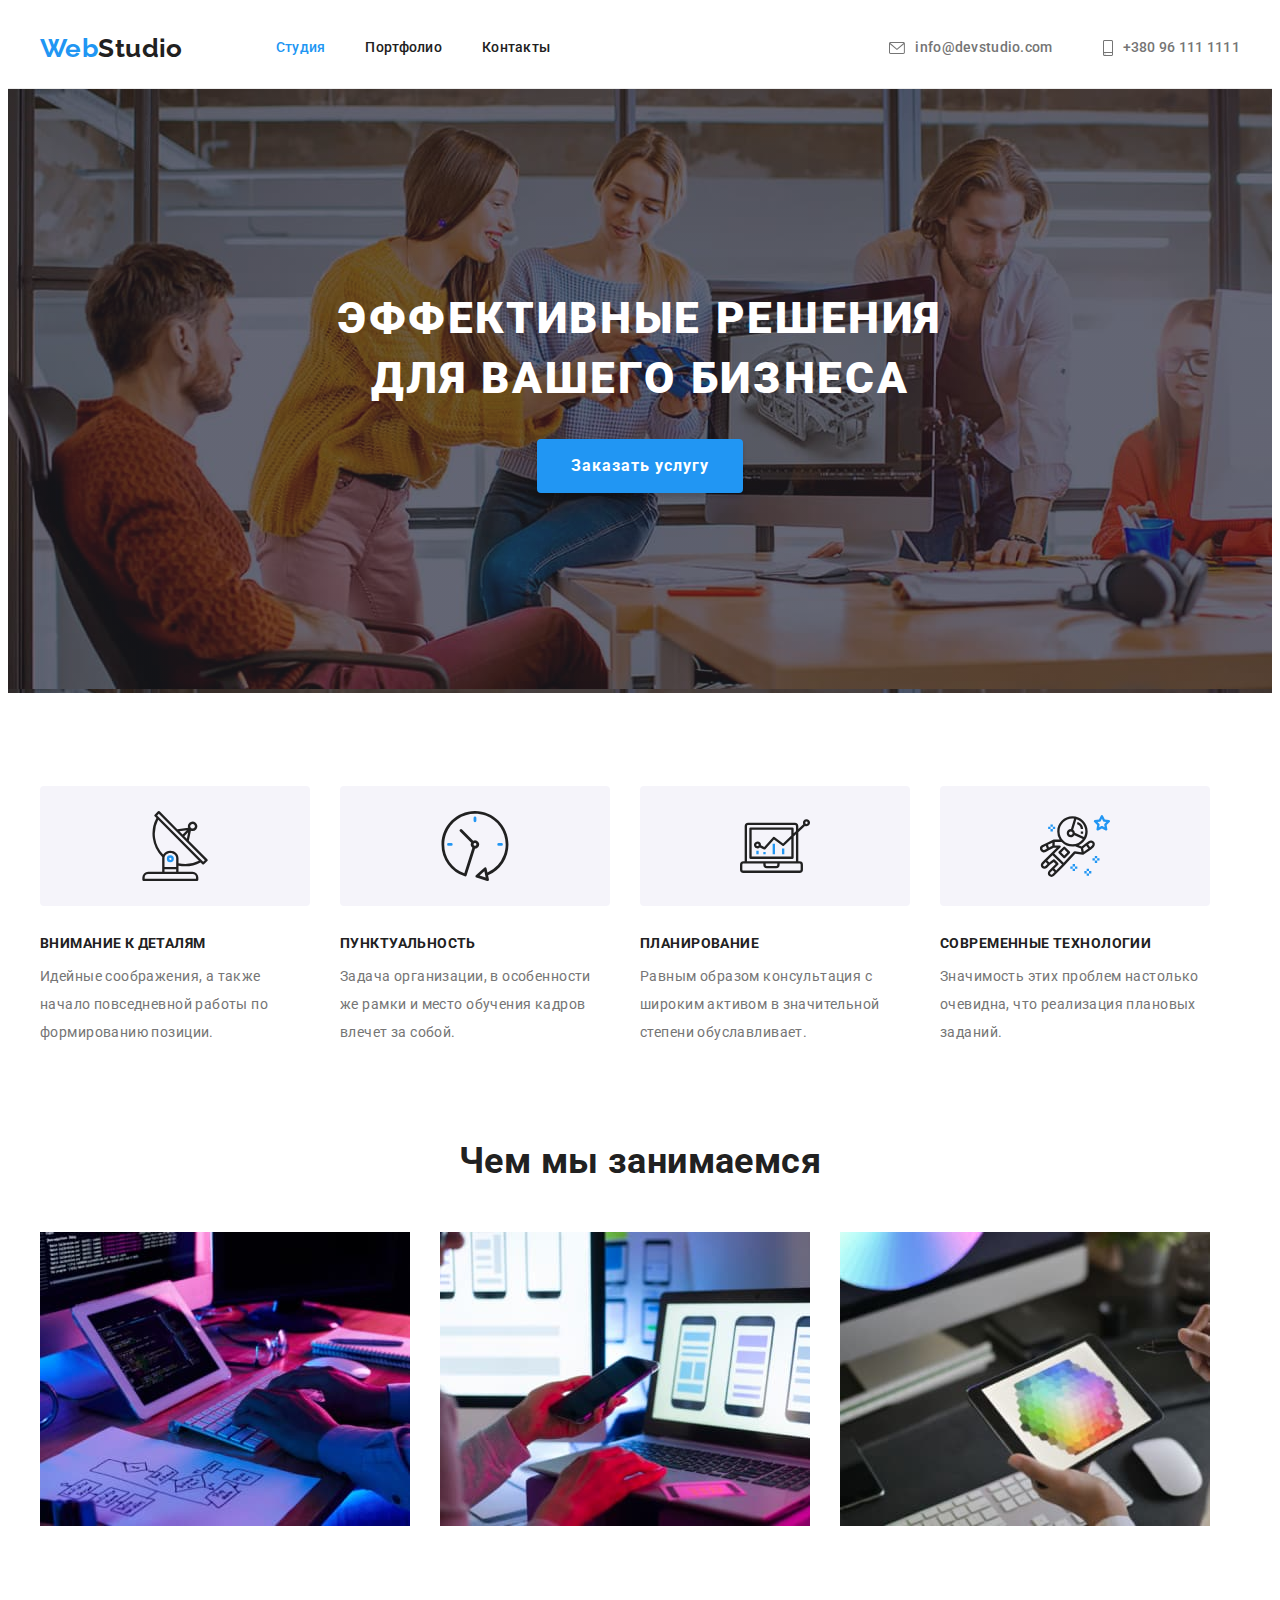
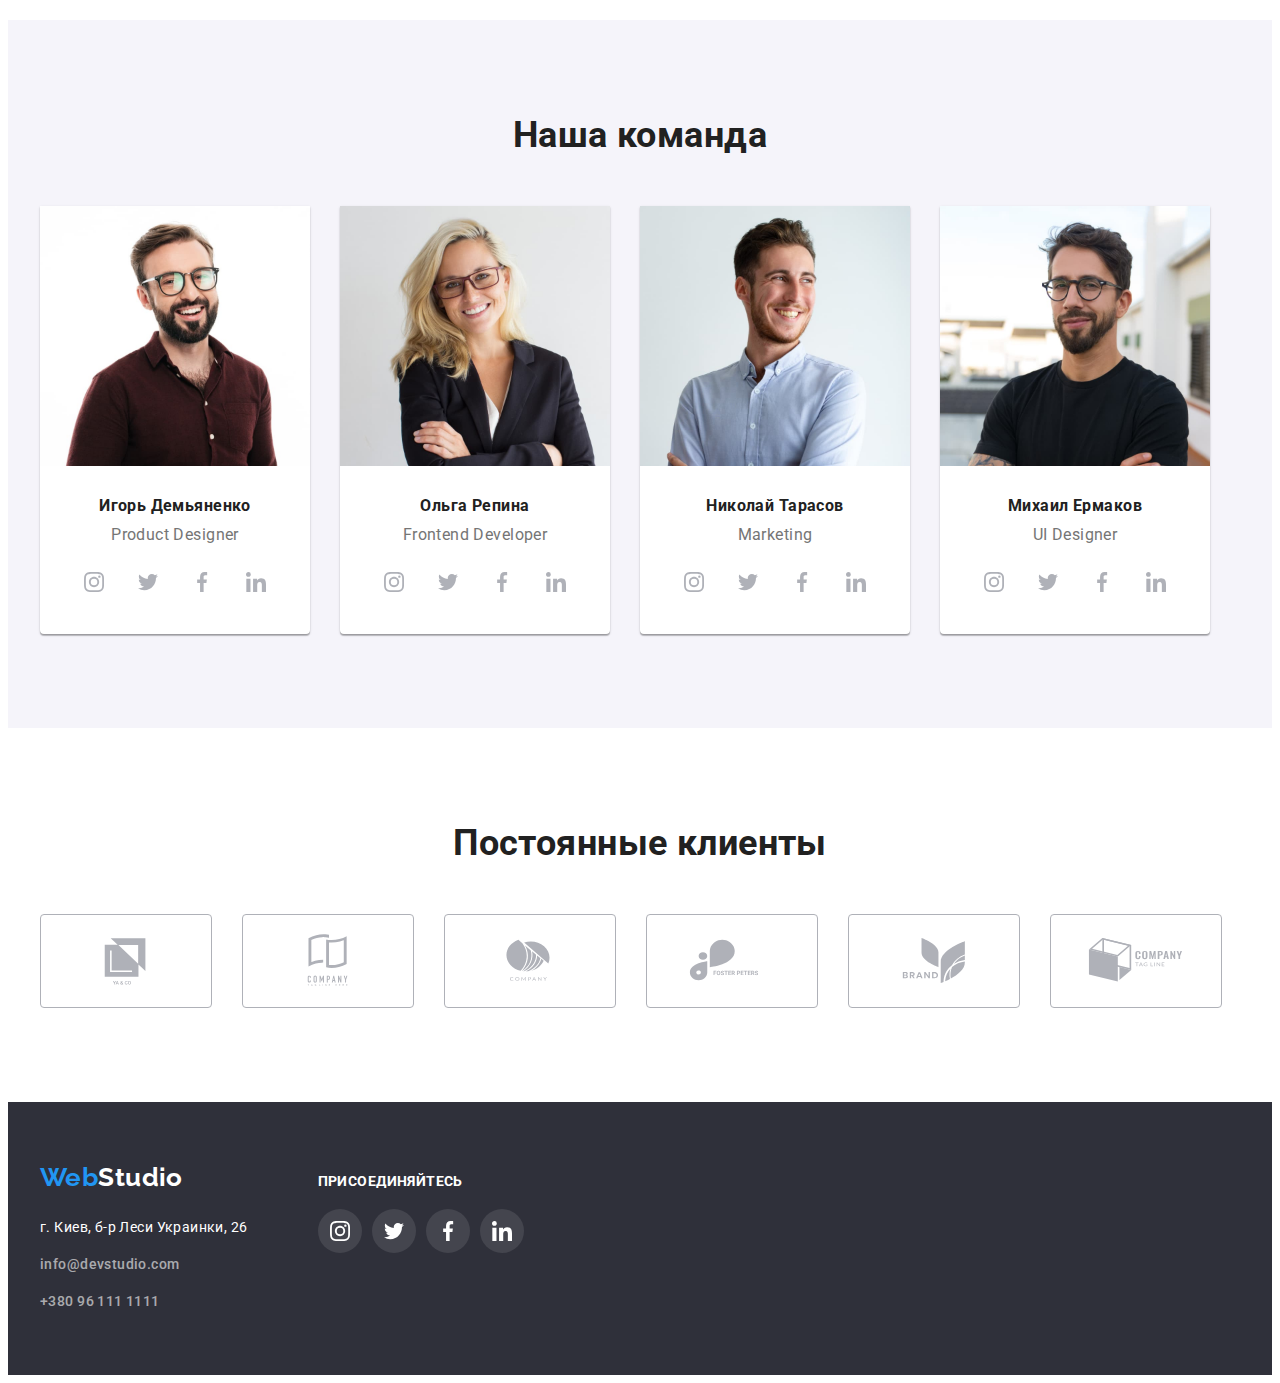
==== index.html @ 07455a0d "Copy from HW4" ====
<!DOCTYPE html>
<html lang="ru">
   <head>
      <meta charset="utf-8" />
      <meta
         name="description"
         content="Эффективные решения для вашего бизнеса"
      />
      <link rel="preconnect" href="https://fonts.googleapis.com" />
      <link
         rel="preconnect"
         href="https://fonts.gstatic.com"
         crossorigin
      />
      <link
         href="https://fonts.googleapis.com/css2?family=Raleway:wght@700&family=Roboto:wght@400;500;700;900&display=swap"
         rel="stylesheet"
      />
      <title>Web Studio</title>
      <link
         rel="stylesheet"
         href="https://cdnjs.cloudflare.com/ajax/libs/modern-normalize/1.1.0/modern-normalize.min.css"
         integrity="sha512-wpPYUAdjBVSE4KJnH1VR1HeZfpl1ub8YT/NKx4PuQ5NmX2tKuGu6U/JRp5y+Y8XG2tV+wKQpNHVUX03MfMFn9Q=="
         crossorigin="anonymous"
         referrerpolicy="no-referrer"
      />

      <link rel="stylesheet" href="./CSS/styles.css" />
   </head>
   <body>
      <!-- Шапка страницы -->
      <header class="header">
         <!-- Навигация на другие страницы -->
         <div class="container">
            <nav class="header-menu">
               <a href="./index.html" class="top-logo"
                  ><span class="first-part-logo">Web</span>Studio</a
               >
               <ul class="site-nav list">
                  <li class="site-nav-item">
                     <a href="index.html" class="link current">Студия</a>
                  </li>
                  <li class="site-nav-item">
                     <a href="./portfolio.html" class="link">Портфолио</a>
                  </li>
                  <li class="site-nav-item">
                     <a href="./contacts" class="link">Контакты</a>
                  </li>
               </ul>
            </nav>
            <ul class="contacts list">
               <li class="contacts-item">
                  <a href="mailto:info@devstudio.com" class="link">
                     <svg class="icon-envelope" width="16" height="12">
                        <use href="./images/icons.svg#envelope"></use>
                     </svg>
                     info@devstudio.com</a
                  >
               </li>
               <li class="contacts-item">
                  <a href="tel:+380961111111" class="link"
                     ><svg class="icon-smartphone" width="10" height="16">
                        <use href="./images/icons.svg#smartphone"></use>
                     </svg>
                     +380 96 111 1111</a
                  >
               </li>
            </ul>
         </div>
      </header>

      <!-- Unique page content -->
      <main>
         <section class="hero">
            <div class="container">
               <h1 class="hero-title">
                  Эффективные решения для вашего бизнеса
               </h1>
               <button type="button" class="button">
                  Заказать услугу
               </button>
            </div>
         </section>
         <!-- Our benefits -->
         <section class="benefits">
            <div class="container">
               <h2 class="benefits-hide-title title">
                  Наши сильные стороны
               </h2>

               <ul class="list">
                  <li class="benefits-item">
                     <div class="wrap-icon">
                        <svg
                           class="wrap-icon-position"
                           width="70"
                           height="70"
                        >
                           <use href="./images/icons.svg#antena"></use>
                        </svg>
                     </div>
                     <h3 class="benefits-title">Внимание к деталям</h3>
                     <p class="benefits-text">
                        Идейные соображения, а также начало повседневной
                        работы по формированию позиции.
                     </p>
                  </li>
                  <li class="benefits-item">
                     <div class="wrap-icon">
                        <svg
                           class="wrap-icon-position"
                           width="70"
                           height="70"
                        >
                           <use href="./images/icons.svg#clock"></use>
                        </svg>
                     </div>
                     <h3 class="benefits-title">Пунктуальность</h3>
                     <p class="benefits-text">
                        Задача организации, в особенности же рамки и место
                        обучения кадров влечет за собой.
                     </p>
                  </li>
                  <li class="benefits-item">
                     <div class="wrap-icon">
                        <svg
                           class="wrap-icon-position"
                           width="70"
                           height="70"
                        >
                           <use href="./images/icons.svg#diagram"></use>
                        </svg>
                     </div>
                     <h3 class="benefits-title">Планирование</h3>
                     <p class="benefits-text">
                        Равным образом консультация с широким активом в
                        значительной степени обуславливает.
                     </p>
                  </li>
                  <li class="benefits-item">
                     <div class="wrap-icon">
                        <svg
                           class="wrap-icon-position"
                           width="70"
                           height="70"
                        >
                           <use href="./images/icons.svg#astronaut"></use>
                        </svg>
                     </div>
                     <h3 class="benefits-title">Современные технологии</h3>
                     <p class="benefits-text">
                        Значимость этих проблем настолько очевидна, что
                        реализация плановых заданий.
                     </p>
                  </li>
               </ul>
            </div>
         </section>
         <!-- What we do -->
         <section class="activity">
            <div class="container">
               <h2 class="title">Чем мы занимаемся</h2>
               <ul class="list">
                  <li class="activity-item">
                     <img src="./images/box1.jpg" alt="box1" width="370" />
                  </li>
                  <li class="activity-item">
                     <img src="./images/box2.jpg" alt="box2" width="370" />
                  </li>
                  <li class="activity-item">
                     <img src="./images/box3.jpg" alt="box3" width="370" />
                  </li>
               </ul>
            </div>
         </section>
         <!-- Our team -->
         <section class="team">
            <div class="container">
               <h2 class="title">Наша команда</h2>
               <ul class="list">
                  <li class="team-item">
                     <img
                        src="./images/demyanenko.jpg"
                        alt="Демьяненко"
                        width="270"
                     />
                     <div class="identification">
                        <h3 class="team-surname">Игорь Демьяненко</h3>
                        <p class="team-specialty">Product Designer</p>
                        <ul class="team-soc-list list">
                           <li class="team-soc-item">
                              <a href="" class="team-soc-link link"
                                 ><svg
                                    class="team-soc-icon"
                                    width="20"
                                    height="20"
                                 >
                                    <use
                                       href="./images/icons.svg#instagram"
                                    ></use></svg
                              ></a>
                           </li>
                           <li class="team-soc-item">
                              <a href="" class="team-soc-link link"
                                 ><svg
                                    class="team-soc-icon"
                                    width="20"
                                    height="20"
                                 >
                                    <use
                                       href="./images/icons.svg#twitter"
                                    ></use></svg
                              ></a>
                           </li>
                           <li class="team-soc-item">
                              <a href="" class="team-soc-link link"
                                 ><svg
                                    class="team-soc-icon"
                                    width="20"
                                    height="20"
                                 >
                                    <use
                                       href="./images/icons.svg#facebook"
                                    ></use></svg
                              ></a>
                           </li>
                           <li class="team-soc-item">
                              <a href="" class="team-soc-link link"
                                 ><svg
                                    class="team-soc-icon"
                                    width="20"
                                    height="20"
                                 >
                                    <use
                                       href="./images/icons.svg#linkedin"
                                    ></use></svg
                              ></a>
                           </li>
                        </ul>
                     </div>
                  </li>
                  <li class="team-item">
                     <img
                        src="./images/repina.jpg"
                        alt="Репина"
                        width="270"
                     />
                     <div class="identification">
                        <h3 class="team-surname">Ольга Репина</h3>
                        <p class="team-specialty">Frontend Developer</p>
                        <ul class="team-soc-list list">
                           <li class="team-soc-item">
                              <a href="" class="team-soc-link link"
                                 ><svg
                                    class="team-soc-icon"
                                    width="20"
                                    height="20"
                                 >
                                    <use
                                       href="./images/icons.svg#instagram"
                                    ></use></svg
                              ></a>
                           </li>
                           <li class="team-soc-item">
                              <a href="" class="team-soc-link link"
                                 ><svg
                                    class="team-soc-icon"
                                    width="20"
                                    height="20"
                                 >
                                    <use
                                       href="./images/icons.svg#twitter"
                                    ></use></svg
                              ></a>
                           </li>
                           <li class="team-soc-item">
                              <a href="" class="team-soc-link link"
                                 ><svg
                                    class="team-soc-icon"
                                    width="20"
                                    height="20"
                                 >
                                    <use
                                       href="./images/icons.svg#facebook"
                                    ></use></svg
                              ></a>
                           </li>
                           <li class="team-soc-item">
                              <a href="" class="team-soc-link link"
                                 ><svg
                                    class="team-soc-icon"
                                    width="20"
                                    height="20"
                                 >
                                    <use
                                       href="./images/icons.svg#linkedin"
                                    ></use></svg
                              ></a>
                           </li>
                        </ul>
                     </div>
                  </li>
                  <li class="team-item">
                     <img
                        src="./images/tarasov.jpg"
                        alt="Тарасов"
                        width="270"
                     />
                     <div class="identification">
                        <h3 class="team-surname">Николай Тарасов</h3>
                        <p class="team-specialty">Marketing</p>
                        <ul class="team-soc-list list">
                           <li class="team-soc-item">
                              <a href="" class="team-soc-link link"
                                 ><svg
                                    class="team-soc-icon"
                                    width="20"
                                    height="20"
                                 >
                                    <use
                                       href="./images/icons.svg#instagram"
                                    ></use></svg
                              ></a>
                           </li>
                           <li class="team-soc-item">
                              <a href="" class="team-soc-link link"
                                 ><svg
                                    class="team-soc-icon"
                                    width="20"
                                    height="20"
                                 >
                                    <use
                                       href="./images/icons.svg#twitter"
                                    ></use></svg
                              ></a>
                           </li>
                           <li class="team-soc-item">
                              <a href="" class="team-soc-link link"
                                 ><svg
                                    class="team-soc-icon"
                                    width="20"
                                    height="20"
                                 >
                                    <use
                                       href="./images/icons.svg#facebook"
                                    ></use></svg
                              ></a>
                           </li>
                           <li class="team-soc-item">
                              <a href="" class="team-soc-link link"
                                 ><svg
                                    class="team-soc-icon"
                                    width="20"
                                    height="20"
                                 >
                                    <use
                                       href="./images/icons.svg#linkedin"
                                    ></use></svg
                              ></a>
                           </li>
                        </ul>
                     </div>
                  </li>
                  <li class="team-item">
                     <img
                        src="./images/ermakov.jpg"
                        alt="Ермаков"
                        width="270"
                     />
                     <div class="identification">
                        <h3 class="team-surname">Михаил Ермаков</h3>
                        <p class="team-specialty">UI Designer</p>
                        <ul class="team-soc-list list">
                           <li class="team-soc-item">
                              <a href="" class="team-soc-link link"
                                 ><svg
                                    class="team-soc-icon"
                                    width="20"
                                    height="20"
                                 >
                                    <use
                                       href="./images/icons.svg#instagram"
                                    ></use></svg
                              ></a>
                           </li>
                           <li class="team-soc-item">
                              <a href="" class="team-soc-link link"
                                 ><svg
                                    class="team-soc-icon"
                                    width="20"
                                    height="20"
                                 >
                                    <use
                                       href="./images/icons.svg#twitter"
                                    ></use></svg
                              ></a>
                           </li>
                           <li class="team-soc-item">
                              <a href="" class="team-soc-link link"
                                 ><svg
                                    class="team-soc-icon"
                                    width="20"
                                    height="20"
                                 >
                                    <use
                                       href="./images/icons.svg#facebook"
                                    ></use></svg
                              ></a>
                           </li>
                           <li class="team-soc-item">
                              <a href="" class="team-soc-link link"
                                 ><svg
                                    class="team-soc-icon"
                                    width="20"
                                    height="20"
                                 >
                                    <use
                                       href="./images/icons.svg#linkedin"
                                    ></use></svg
                              ></a>
                           </li>
                        </ul>
                     </div>
                  </li>
               </ul>
            </div>
         </section>
         <section class="clients">
            <div class="container">
               <h2 class="title">Постоянные клиенты</h2>
               <ul class="clients-list list">
                  <li class="clients-item">
                     <a href="" class="clients-link link"
                        ><svg class="clients-icon" width="106" height="60">
                           <use href="./images/icons.svg#yaco"></use></svg
                     ></a>
                  </li>
                  <li class="clients-item">
                     <a href="" class="clients-link link"
                        ><svg class="clients-icon" width="106" height="60">
                           <use href="./images/icons.svg#co"></use></svg
                     ></a>
                  </li>
                  <li class="clients-item">
                     <a href="" class="clients-link link"
                        ><svg class="clients-icon" width="106" height="60">
                           <use
                              href="./images/icons.svg#company"
                           ></use></svg
                     ></a>
                  </li>
                  <li class="clients-item">
                     <a href="" class="clients-link link"
                        ><svg class="clients-icon" width="106" height="60">
                           <use
                              href="./images/icons.svg#foster"
                           ></use></svg
                     ></a>
                  </li>
                  <li class="clients-item">
                     <a href="" class="clients-link link"
                        ><svg class="clients-icon" width="106" height="60">
                           <use
                              href="./images/icons.svg#flower"
                           ></use></svg
                     ></a>
                  </li>
                  <li class="clients-item">
                     <a href="" class="clients-link link"
                        ><svg class="clients-icon" width="106" height="60">
                           <use
                              href="./images/icons.svg#tagline"
                           ></use></svg
                     ></a>
                  </li>
               </ul>
            </div>
         </section>
      </main>

      <!-- Footer -->
      <footer class="footer">
         <div class="container">
            <!-- Контакты компании-->
            <div class="footer-information">
               <div class="footer-contacts">
                  <a href="./index.html" class="bottom-logo"
                     ><span class="first-part-logo">Web</span>Studio</a
                  >
                  <ul class="list">
                     <li>
                        <address class="adress">
                           г. Киев, б-р Леси Украинки, 26
                        </address>
                     </li>
                     <li>
                        <a
                           href="mailto:info@devstudio.com"
                           class="link mail"
                           >info@devstudio.com</a
                        >
                     </li>
                     <li>
                        <a href="tel:+380961111111" class="link"
                           >+380 96 111 1111</a
                        >
                     </li>
                  </ul>
               </div>
               <div class="footer-contacts">
                  <p class="message">Присоединяйтесь</p>
                  <ul class="footer-soc-list list">
                     <li class="footer-soc-item">
                        <a href="" class="footer-soc-link link"
                           ><svg
                              class="footer-soc-icon"
                              width="20"
                              height="20"
                           >
                              <use
                                 href="./images/icons.svg#instagram"
                              ></use></svg
                        ></a>
                     </li>
                     <li class="footer-soc-item">
                        <a href="" class="footer-soc-link link"
                           ><svg
                              class="footer-soc-icon"
                              width="20"
                              height="20"
                           >
                              <use
                                 href="./images/icons.svg#twitter"
                              ></use></svg
                        ></a>
                     </li>
                     <li class="footer-soc-item">
                        <a href="" class="footer-soc-link link"
                           ><svg
                              class="footer-soc-icon"
                              width="20"
                              height="20"
                           >
                              <use
                                 href="./images/icons.svg#facebook"
                              ></use></svg
                        ></a>
                     </li>
                     <li class="footer-soc-item">
                        <a href="" class="footer-soc-link link"
                           ><svg
                              class="footer-soc-icon"
                              width="20"
                              height="20"
                           >
                              <use
                                 href="./images/icons.svg#linkedin"
                              ></use></svg
                        ></a>
                     </li>
                  </ul>
               </div>
            </div>
         </div>
      </footer>
   </body>
</html>
---- CSS/styles.css ----
:root {
   --primary-text-color: #212121;
   --secondary-text-color: #757575;
   --title-text-color: #000000;
   --accent-text-color: #2196f3;
   --main-background: #ffffff;
   --contrast-text: #ffffff;
   --secondary-background-one: #2f303a;
   --secondary-background-two: #f5f4fa;
   --typical-padding-ident: 94px;
   --icons-color: #afb1b8;
}

h1,
h2,
h3,
h4,
h5,
h6,
p {
   margin: 0;
}

ul {
   margin: 0;
   padding-left: 0;
}

body {
   background-color: var(--main-background);

   color: var(--primary-text-color);
   font-family: "Roboto", sans-serif;
   font-weight: 500;
   font-size: 14px;
   line-height: 1.14;
   letter-spacing: 0.03em;
}

/* ----------header---------- */
.header {
   border-bottom-width: 1px;
   border-bottom-style: solid;
   border-bottom-color: #ececec;
}

.header-menu {
   display: flex;
   align-items: center;
}

.header .container {
   display: flex;
   align-items: center;
}

.container {
   width: 1200px;
   margin: 0 auto;
   padding-left: 15px;
   padding-right: 15px;
   /*outline: 1px solid red;*/
}

/* ----------Logo---------- */
.top-logo {
   margin-right: 93px;

   font-family: "Raleway", sans-serif;
   font-weight: 700;
   font-size: 26px;
   line-height: 1.19;
   color: var(--primary-text-color);

   text-decoration: none;
}

.first-part-logo {
   color: var(--accent-text-color);
}

.top-logo:hover,
.top-logo:focus,
.bottom-logo:hover,
.bottom-logo:focus {
   color: var(--accent-text-color);
}

.top-logo:focus-visible,
.bottom-logo:focus-visible {
   outline: 2px solid var(--accent-text-color);
   border-radius: 4px;
}

/* ----------Navigation + Contacts + Footer---------- */
.site-nav .link:hover,
.site-nav .link:focus,
.footer .link:hover,
.footer .link:focus {
   color: var(--accent-text-color);
}

.site-nav .link:focus-visible,
.contacts .link:focus-visible,
.footer .link:focus-visible {
   outline: 2px solid var(--accent-text-color);
   border-radius: 4px;
}

/* ----------Navigation---------- */
.site-nav {
   display: flex;

   font-size: 14px;
   line-height: 1.14;
   letter-spacing: 0.02em;
}

.site-nav .link {
   color: var(--primary-text-color);
}

.site-nav .link.current {
   color: var(--accent-text-color);
}

.site-nav-item:not(:last-child) {
   margin-right: 40px;
}

.list {
   list-style: none;
}

.header .link {
   display: block;
   padding: 32px 0;
}

.link {
   text-decoration: none;
}

/*----------Contacts----------*/
.contacts {
   display: flex;
   margin-left: auto;
}

.contacts .link {
   display: flex;
   align-items: center;

   color: var(--secondary-text-color);

   font-size: 14px;
   line-height: 1.14;
   letter-spacing: 0.02em;
}

.contacts .link:hover,
.contacts .link:focus {
   color: var(--accent-text-color);
}

.icon-envelope,
.icon-smartphone {
   fill: currentColor;
   margin-right: 10px;
}

.contacts-item:not(:last-child) {
   margin-right: 50px;
}

/* ----------effective solutions---------- */
.hero {
   padding-top: 200px;
   padding-bottom: 200px;

   background-color: #c4c4c4;
   background-image: linear-gradient(
         rgba(47, 48, 58, 0.4),
         rgba(47, 48, 58, 0.4)
      ),
      url(../images/team.jpg);
   max-width: 1600px;
   margin: 0 auto;
}

.hero-title {
   max-width: 696px;
   margin: 0 auto;
   margin-bottom: 30px;

   font-weight: 900;
   font-size: 44px;
   line-height: 1.36;
   text-align: center;
   letter-spacing: 0.06em;
   text-transform: uppercase;

   color: var(--contrast-text);
}

.button {
   cursor: pointer;

   background-color: var(--accent-text-color);
   border: 2px solid var(--accent-text-color);
   box-shadow: 0px 4px 4px rgba(0, 0, 0, 0.15);
   border-radius: 4px;
   color: var(--contrast-text);
   margin: 0 auto;
   padding: 10px 32px;

   font-family: inherit;
   font-weight: 700;
   font-size: 16px;
   line-height: 1.88;
   display: flex;
   align-items: center;
   text-align: center;
   letter-spacing: 0.06em;
}

.button:hover,
.button:focus {
   background: #188ce8;
   box-shadow: 0px 4px 4px rgba(0, 0, 0, 0.15);
   border-radius: 4px;
}

.button:focus-visible {
   outline: 1px solid #188ce8;
   border-radius: 4px;
}

/* ----------Our benefits---------- */
.benefits {
   padding-top: var(--typical-padding-ident);
   padding-bottom: var(--typical-padding-ident);
}

.benefits .benefits-hide-title {
   width: 1px;
   height: 1px;
   overflow: hidden;
   opacity: 0;
   margin: -1px;
}

.title {
   font-weight: 700;
   font-size: 36px;
   line-height: 1.17;
   text-align: center;
}

.benefits-title {
   margin-bottom: 10px;

   font-weight: 700;
   font-size: 14px;
   line-height: 1.14;
   text-transform: uppercase;
}

.benefits .list {
   display: flex;
}

.benefits-item {
   width: 270px;
}

.benefits-item:not(:last-child) {
   margin-right: 30px;
}

.wrap-icon {
   height: 120px;
   width: 100%;
   border-radius: 4px;
   background-color: var(--secondary-background-two);
   display: flex;
   align-items: center;
   justify-content: center;

   margin-bottom: 30px;
}

.benefits-text {
   font-weight: 400;
   font-size: 14px;
   line-height: 2;

   color: var(--secondary-text-color);
}

/* ----------What we do---------- */
.activity {
   padding-bottom: var(--typical-padding-ident);
}

.activity .title {
   margin-bottom: 50px;
}

.activity .list {
   display: flex;
   margin: -15px;
}

.activity-item {
   margin: 15px;
}

img {
   display: block;
}

/* ----------Our team---------- */
.team {
   padding-top: var(--typical-padding-ident);
   padding-bottom: var(--typical-padding-ident);

   background-color: var(--secondary-background-two);
}

.team .title {
   margin-bottom: 50px;
}

.team .list {
   display: flex;
}

.team-item {
   background: var(--main-background);
   box-shadow: 0px 1px 3px rgba(0, 0, 0, 0.12),
      0px 1px 1px rgba(0, 0, 0, 0.14), 0px 2px 1px rgba(0, 0, 0, 0.2);
   border-radius: 0px 0px 4px 4px;
}

.team-item:not(:last-child) {
   margin-right: 30px;
}

.identification {
   padding: 30px 0;
}

.team-surname {
   margin-bottom: 10px;

   font-size: 16px;
   line-height: 1.19;
   text-align: center;
}

.team-specialty {
   font-weight: 400;
   font-size: 16px;
   line-height: 1.19;
   text-align: center;
   margin-bottom: 16px;

   color: var(--secondary-text-color);
}

.team-soc-list {
   justify-content: center;
}

.team-soc-item {
   width: 44px;
   height: 44px;
   margin-right: 10px;
}

.team-soc-item:last-child {
   margin-right: 0;
}

.team-soc-link {
   width: 100%;
   height: 100%;
   display: flex;
   border-radius: 50%;
   fill: var(--icons-color);
   align-items: center;
   justify-content: center;
}

.team-soc-icon {
   color: var(--contrast-text);
}

.team-soc-link:hover,
.team-soc-link:focus {
   background-color: var(--accent-text-color);
}

.team-soc-link:hover .team-soc-icon,
.team-soc-link:focus .team-soc-icon {
   fill: var(--contrast-text);
}

.team-soc-link:focus-visible {
   outline: 2px solid var(--accent-text-color);
   border-radius: 4px;
}

/* ----------Clients---------- */
.clients {
   padding-top: var(--typical-padding-ident);
   padding-bottom: var(--typical-padding-ident);

   background-color: var(--main-background);
}

.clients .title {
   margin-bottom: 50px;
}

.clients-list {
   display: flex;
}

.clients-item {
   width: 170px;
   height: 92px;
   display: flex;
   border: 1px solid var(--icons-color);
   border-radius: 4px;
   margin-right: 30px;
}

.clients-item:last-child {
   margin-right: 0;
}

.clients-link {
   width: 100%;
   height: 100%;
   display: flex;
   align-items: center;
   justify-content: center;
}

.clients-icon {
   fill: var(--icons-color);
}

.clients-item:hover,
.clients-item:focus {
   border: 1px solid var(--accent-text-color);
   border-radius: 4px;
}

.clients-link:hover .clients-icon,
.clients-link:focus .clients-icon {
   fill: var(--accent-text-color);
}

.clients-link:focus-visible {
   outline: 2px solid var(--accent-text-color);
   border-radius: 4px;
}

/* ----------Footer---------- */
.footer-information {
   display: flex;
   align-items: baseline;
}

.footer-contacts:not(:last-child) {
   margin-right: 70px;
}

.footer {
   padding-top: 60px;
   padding-bottom: 60px;

   background-color: var(--secondary-background-one);
}

.bottom-logo {
   display: inline-block;
   margin-bottom: 20px;

   font-family: "Raleway", sans-serif;
   font-weight: 700;
   font-size: 26px;
   line-height: 1.19;
   color: var(--contrast-text);

   text-decoration: none;
}

.adress {
   margin-bottom: 9px;

   font-weight: 400;
   font-style: normal;
   font-size: 14px;
   line-height: 2;
   color: var(--contrast-text);
}

.footer .link {
   font-size: 14px;
   line-height: 2;
   color: rgba(255, 255, 255, 0.6);
}

.footer .mail {
   display: inline-block;
   margin-bottom: 9px;
}

.message {
   padding-bottom: 20px;

   font-weight: 700;
   font-size: 14px;
   line-height: 1.143;
   text-transform: uppercase;
   color: var(--contrast-text);
}

.footer-soc-list {
   display: flex;
   justify-content: center;
}

.footer-soc-item {
   width: 44px;
   height: 44px;
   margin-right: 10px;
}

.footer-soc-item:last-child {
   margin-right: 0;
}

.footer-soc-link {
   width: 100%;
   height: 100%;
   display: flex;
   border-radius: 50%;
   background-color: rgba(255, 255, 255, 0.1);
   fill: var(--contrast-text);
   align-items: center;
   justify-content: center;
}

.footer-soc-icon {
   color: var(--contrast-text);
}

.footer-soc-link:hover,
.footer-soc-link:focus {
   background-color: var(--accent-text-color);
}

.footer-soc-link:hover .footer-soc-icon,
.footer-soc-link:focus .team-soc-icon {
   fill: var(--contrast-text);
}

.footer-soc-link:focus-visible {
   outline: 2px solid var(--accent-text-color);
   border-radius: 4px;
}

/* ----------Portfolio---------- */
.portfolio {
   padding-top: var(--typical-padding-ident);
   padding-bottom: var(--typical-padding-ident);

   background-color: var(--main-background);
}

.portfolio-title {
   width: 1px;
   height: 1px;
   overflow: hidden;
   opacity: 0;
   margin: -1px;
}

/* ----------Filter---------- */
.gallery {
   display: flex;
   margin-bottom: 50px;
   justify-content: center;
}

.gallery-item:not(:last-child) {
   margin-right: 8px;
}

.filter {
   border-radius: 4px;
   border: none;
   padding: 6px 22px;
   margin: 0 auto;

   font-family: inherit;
   font-size: 16px;
   line-height: 1.63;
   text-align: center;
}

.filter.current {
   background-color: var(--accent-text-color);
   outline: var(--accent-text-color);
   color: var(--contrast-text);
}

.filter:hover,
.filter:focus {
   background-color: var(--accent-text-color);
   outline: var(--accent-text-color);
   color: var(--contrast-text);
   box-shadow: 0px 3px 1px rgba(0, 0, 0, 0.1),
      0px 1px 2px rgba(0, 0, 0, 0.08), 0px 2px 2px rgba(0, 0, 0, 0.12);
   border-radius: 4px;
}

.filter:focus-visible {
   outline: 1px solid #188ce8;
   border-radius: 4px;
}

/* ----------Gallery---------- */
.gallery-list {
   display: flex;
   flex-wrap: wrap;
   margin: -15px;
}

.gallery-list-item {
   width: 370px;
   margin: 15px;

   border-right-width: 1px;
   border-right-style: solid;
   border-right-color: #eeeeee;
   border-bottom-width: 1px;
   border-bottom-style: solid;
   border-bottom-color: #eeeeee;
   border-left-width: 1px;
   border-left-style: solid;
   border-left-color: #eeeeee;
}

.gallery-list-item:hover,
.gallery-list-item:focus {
   box-shadow: 0px 1px 1px rgba(0, 0, 0, 0.12),
      0px 4px 4px rgba(0, 0, 0, 0.06), 1px 4px 6px rgba(0, 0, 0, 0.16);
}

.gallery-list-item:focus-visible {
   outline: 1px solid #188ce8;
   border-radius: 4px;
}

.caption {
   max-width: 370px;

   padding: 20px 24px;
}

.gallery-title {
   margin-bottom: 4px;

   font-weight: 700;
   font-size: 18px;
   line-height: 2;
   letter-spacing: 0.06em;
}

.gallery-text {
   font-weight: 400;
   font-size: 16px;
   line-height: 1.88;

   color: var(--secondary-text-color);
}
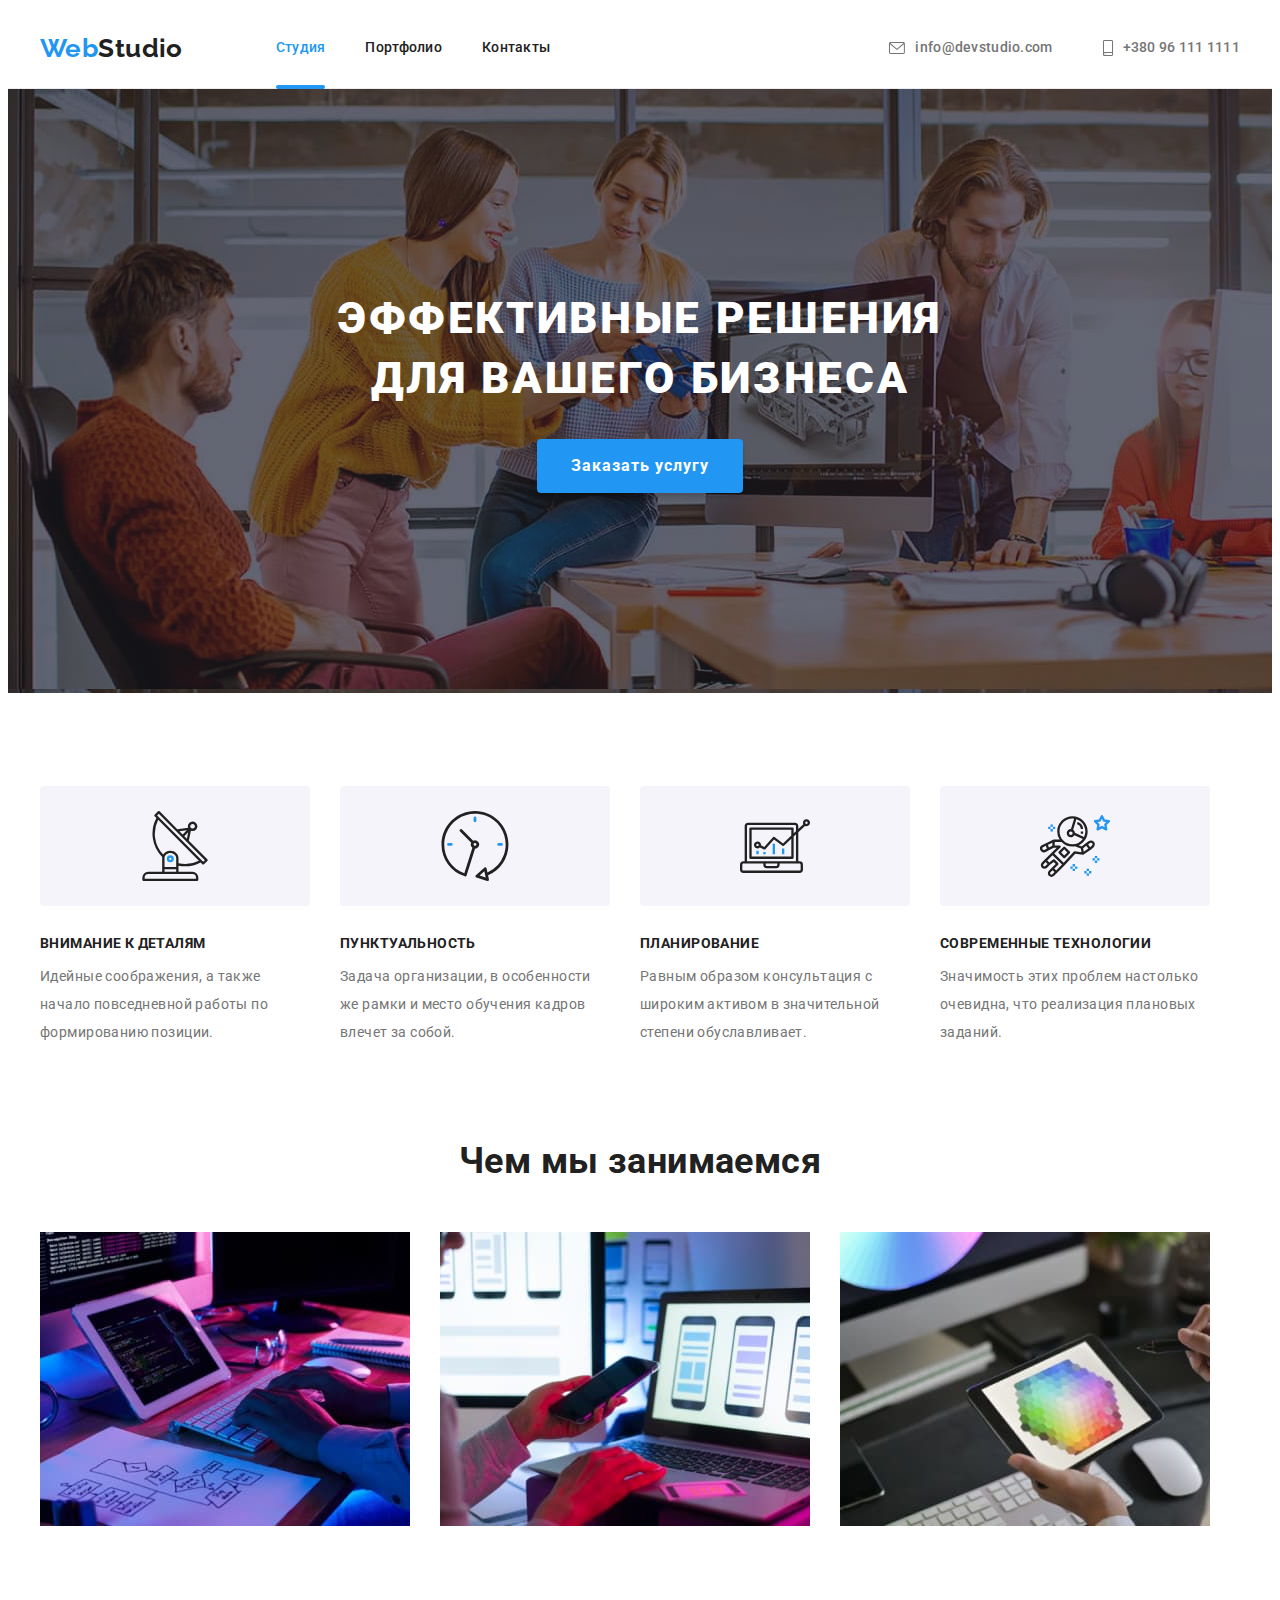
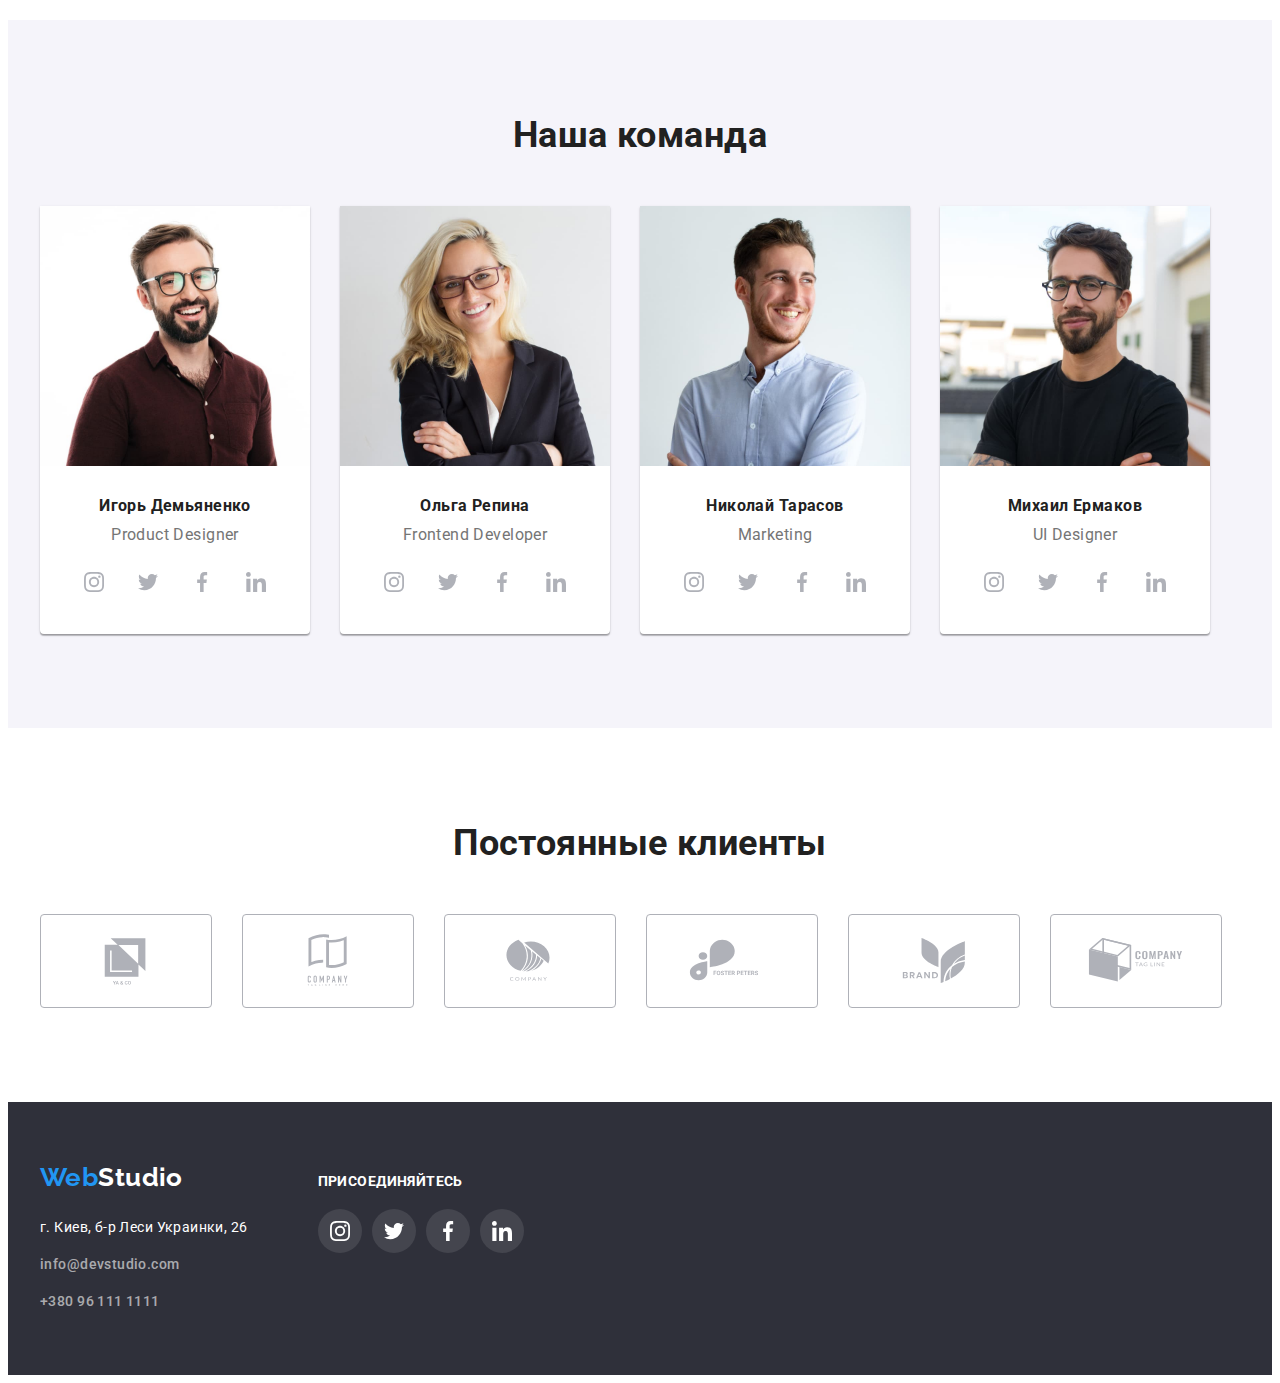
==== commit 7b3bc67b: "modal-window" ====
--- a/index.html
+++ b/index.html
@@ -76,7 +76,7 @@
                <h1 class="hero-title">
                   Эффективные решения для вашего бизнеса
                </h1>
-               <button type="button" class="button">
+               <button type="button" class="button" data-modal-open>
                   Заказать услугу
                </button>
             </div>
@@ -563,5 +563,15 @@
             </div>
          </div>
       </footer>
+
+      <!--Modal window-->
+      <div data-modal class="backdrop is-hidden">
+         <div class="modal">
+            <button type="button" data-modal-close class="button-modal">
+               Close
+            </button>
+         </div>
+      </div>
+      <script src="./js/modal.js"></script>
    </body>
 </html>
--- a/CSS/styles.css
+++ b/CSS/styles.css
@@ -9,6 +9,7 @@
    --secondary-background-two: #f5f4fa;
    --typical-padding-ident: 94px;
    --icons-color: #afb1b8;
+   --timing-function: cubic-bezier(0.4, 0, 0.2, 1);
 }
 
 h1,
@@ -120,8 +121,23 @@
    color: var(--primary-text-color);
 }
 
-.site-nav .link.current {
+.site-nav .current {
    color: var(--accent-text-color);
+}
+
+.current::after {
+   position: absolute;
+   content: "";
+   width: 100%;
+   height: 4px;
+   border-radius: 2px;
+   left: 0;
+   bottom: -1px;
+   background-color: var(--accent-text-color);
+}
+
+.site-nav-item {
+   position: relative;
 }
 
 .site-nav-item:not(:last-child) {
@@ -203,7 +219,8 @@
    color: var(--contrast-text);
 }
 
-.button {
+.button,
+.button-modal {
    cursor: pointer;
 
    background-color: var(--accent-text-color);
@@ -234,6 +251,63 @@
 .button:focus-visible {
    outline: 1px solid #188ce8;
    border-radius: 4px;
+}
+
+.backdrop {
+   position: fixed;
+   top: 0;
+   left: 0;
+   width: 100%;
+   height: 100%;
+   background-color: rgba (0, 0, 0, 0.5);
+
+   /*opacity: 1;
+   transition: opacity 500ms var(--timing-function);*/
+}
+
+.backdrop.is-hidden {
+   opacity: 1;
+   pointer-events: none;
+   visibility: hidden;
+}
+
+.backdrop.is-hidden .modal {
+   transform: scale(0.2);
+}
+
+.modal {
+   position: absolute;
+   top: 50%;
+   left: 50%;
+   transform: translate(-50%, -50%) scale(1);
+   width: 528px;
+   height: 581px;
+
+   background-color: var(--secondary-background-two);
+   border-radius: 4px;
+
+   transition: transform 250ms var(--timing-function);
+   box-shadow: 0px 1px 3px rgb(0 0 0 / 12%), 0px 1px 1px rgb(0 0 0 / 14%),
+      0px 2px 1px rgb(0 0 0 / 20%);
+}
+
+.button-modal {
+   margin-top: 450px;
+}
+
+.button-modal::before {
+   content: "";
+   width: 25px;
+   height: 25px;
+   background-image: url(../images/close.svg);
+   background-size: contain;
+   margin-right: 10px;
+}
+
+.button-modal:hover,
+.button-modal:focus {
+   background-color: yellowgreen;
+   transition: background-color 500ms var(--timing-function);
 }
 
 /* ----------Our benefits---------- */
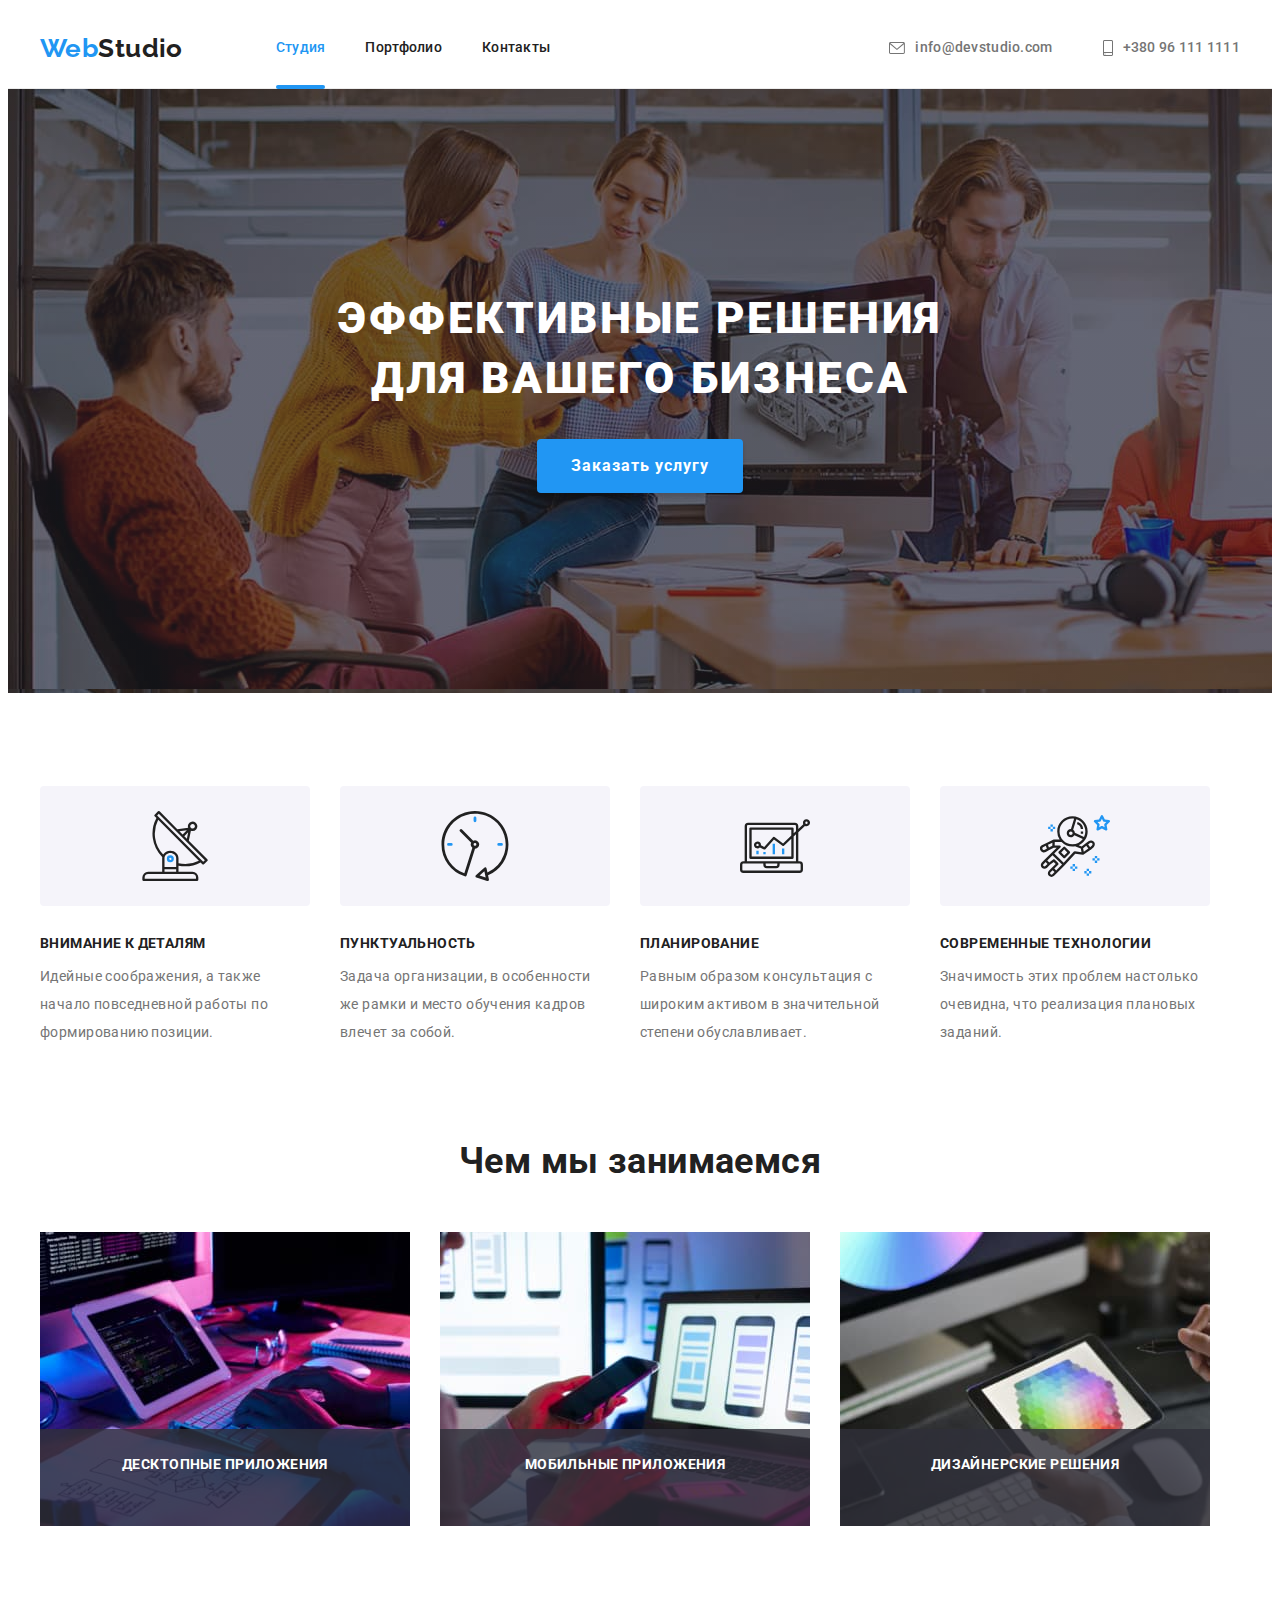
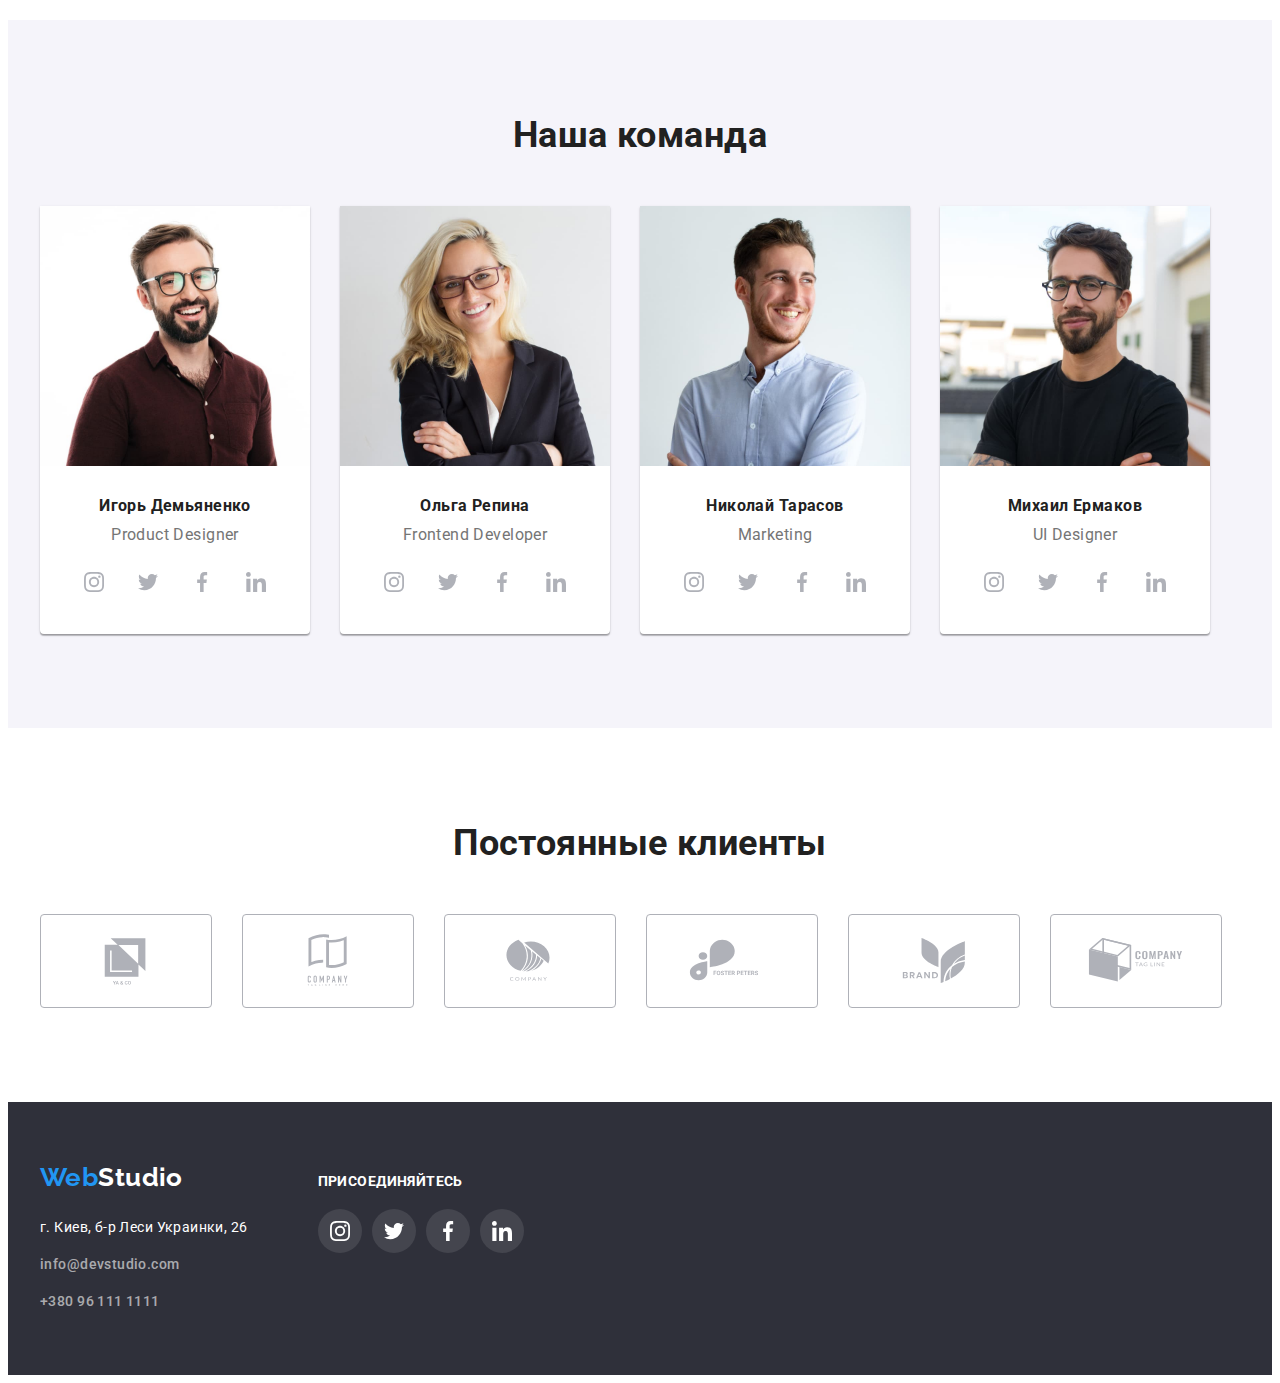
==== commit bb0f5503: "added - transition" ====
--- a/index.html
+++ b/index.html
@@ -163,12 +163,21 @@
                <ul class="list">
                   <li class="activity-item">
                      <img src="./images/box1.jpg" alt="box1" width="370" />
+                     <h3 class="activity-item-title">
+                        Десктопные приложения
+                     </h3>
                   </li>
                   <li class="activity-item">
                      <img src="./images/box2.jpg" alt="box2" width="370" />
+                     <h3 class="activity-item-title">
+                        Мобильные приложения
+                     </h3>
                   </li>
                   <li class="activity-item">
                      <img src="./images/box3.jpg" alt="box3" width="370" />
+                     <h3 class="activity-item-title">
+                        Дизайнерские решения
+                     </h3>
                   </li>
                </ul>
             </div>
--- a/CSS/styles.css
+++ b/CSS/styles.css
@@ -74,6 +74,8 @@
    color: var(--primary-text-color);
 
    text-decoration: none;
+
+   transition: color 250ms var(--timing-function);
 }
 
 .first-part-logo {
@@ -119,6 +121,9 @@
 
 .site-nav .link {
    color: var(--primary-text-color);
+
+   transition: color 250ms var(--timing-function),
+      drop-shadow(0px 4px 4px rgba(0, 0, 0, 0.25));
 }
 
 .site-nav .current {
@@ -172,6 +177,8 @@
    font-size: 14px;
    line-height: 1.14;
    letter-spacing: 0.02em;
+
+   transition: color 250ms var(--timing-function);
 }
 
 .contacts .link:hover,
@@ -239,6 +246,9 @@
    align-items: center;
    text-align: center;
    letter-spacing: 0.06em;
+
+   transition: color 250ms var(--timing-function),
+      shadow 250ms var(--timing-function);
 }
 
 .button:hover,
@@ -259,10 +269,11 @@
    left: 0;
    width: 100%;
    height: 100%;
-   background-color: rgba (0, 0, 0, 0.5);
-
-   /*opacity: 1;
-   transition: opacity 500ms var(--timing-function);*/
+   transition: opacity 250ms, visibility 250ms;
+   background-color: rgba(0, 0, 0, 0.1);
+
+   opacity: 1;
+   transition: opacity 500ms var(--timing-function);
 }
 
 .backdrop.is-hidden {
@@ -272,7 +283,7 @@
 }
 
 .backdrop.is-hidden .modal {
-   transform: scale(0.2);
+   transform: translate(-50%, -50%) scale(0.2);
 }
 
 .modal {
@@ -292,13 +303,14 @@
 }
 
 .button-modal {
-   margin-top: 450px;
+   margin-top: 20px;
+   margin-right: 20px;
 }
 
 .button-modal::before {
    content: "";
-   width: 25px;
-   height: 25px;
+   width: 20px;
+   height: 20px;
    background-image: url(../images/close.svg);
    background-size: contain;
    margin-right: 10px;
@@ -388,10 +400,29 @@
 
 .activity-item {
    margin: 15px;
+   position: relative;
 }
 
 img {
    display: block;
+}
+
+.activity-item-title {
+   position: absolute;
+   width: 100%;
+   height: 70px;
+   left: 0;
+   bottom: 0;
+   padding-top: 27px;
+
+   color: var(--contrast-text);
+   background-color: rgba(47, 48, 58, 0.8);
+
+   font-weight: 700;
+   font-size: 14px;
+   line-height: 1.143;
+   text-align: center;
+   text-transform: uppercase;
 }
 
 /* ----------Our team---------- */
@@ -465,6 +496,9 @@
    fill: var(--icons-color);
    align-items: center;
    justify-content: center;
+
+   transition: background-color 250ms var(--timing-function),
+      color 250ms var(--timing-function);
 }
 
 .team-soc-icon {
@@ -509,6 +543,8 @@
    border: 1px solid var(--icons-color);
    border-radius: 4px;
    margin-right: 30px;
+
+   transition: border 250ms var(--timing-function);
 }
 
 .clients-item:last-child {
@@ -525,6 +561,8 @@
 
 .clients-icon {
    fill: var(--icons-color);
+
+   transition: fill 250ms var(--timing-function);
 }
 
 .clients-item:hover,
@@ -571,6 +609,8 @@
    color: var(--contrast-text);
 
    text-decoration: none;
+
+   transition: color 250ms var(--timing-function);
 }
 
 .adress {
@@ -587,6 +627,8 @@
    font-size: 14px;
    line-height: 2;
    color: rgba(255, 255, 255, 0.6);
+
+   transition: color 250ms var(--timing-function);
 }
 
 .footer .mail {
@@ -619,7 +661,7 @@
    margin-right: 0;
 }
 
-.footer-soc-link {
+.footer-soc-item > .footer-soc-link {
    width: 100%;
    height: 100%;
    display: flex;
@@ -628,6 +670,8 @@
    fill: var(--contrast-text);
    align-items: center;
    justify-content: center;
+
+   transition: background-color 250ms var(--timing-function);
 }
 
 .footer-soc-icon {
@@ -686,9 +730,11 @@
    font-size: 16px;
    line-height: 1.63;
    text-align: center;
-}
-
-.filter.current {
+
+   transition: background-color 250ms var(--timing-function);
+}
+
+.filter.active {
    background-color: var(--accent-text-color);
    outline: var(--accent-text-color);
    color: var(--contrast-text);
@@ -729,6 +775,8 @@
    border-left-width: 1px;
    border-left-style: solid;
    border-left-color: #eeeeee;
+
+   cursor: pointer;
 }
 
 .gallery-list-item:hover,
@@ -742,6 +790,37 @@
    border-radius: 4px;
 }
 
+.product-thumb {
+   position: relative;
+   width: 100%;
+   height: 294px;
+   overflow: hidden;
+}
+
+.gallery-list-item:hover .product-thumb-text,
+.gallery-list-item:focus .product-thumb-text {
+   transform: translateY(0);
+}
+.product-thumb-text {
+   position: absolute;
+   width: 100%;
+   height: 100%;
+   left: 0;
+   bottom: 0;
+   padding: 63px 24px;
+   transform: translateY(101%);
+
+   background: rgba(33, 150, 243, 0.9);
+   font-weight: 400;
+   font-size: 18px;
+   line-height: 1.56;
+
+   color: var(--contrast-text);
+   text-align: justify;
+
+   transition: transform 250ms var(--timing-function);
+}
+
 .caption {
    max-width: 370px;
 
